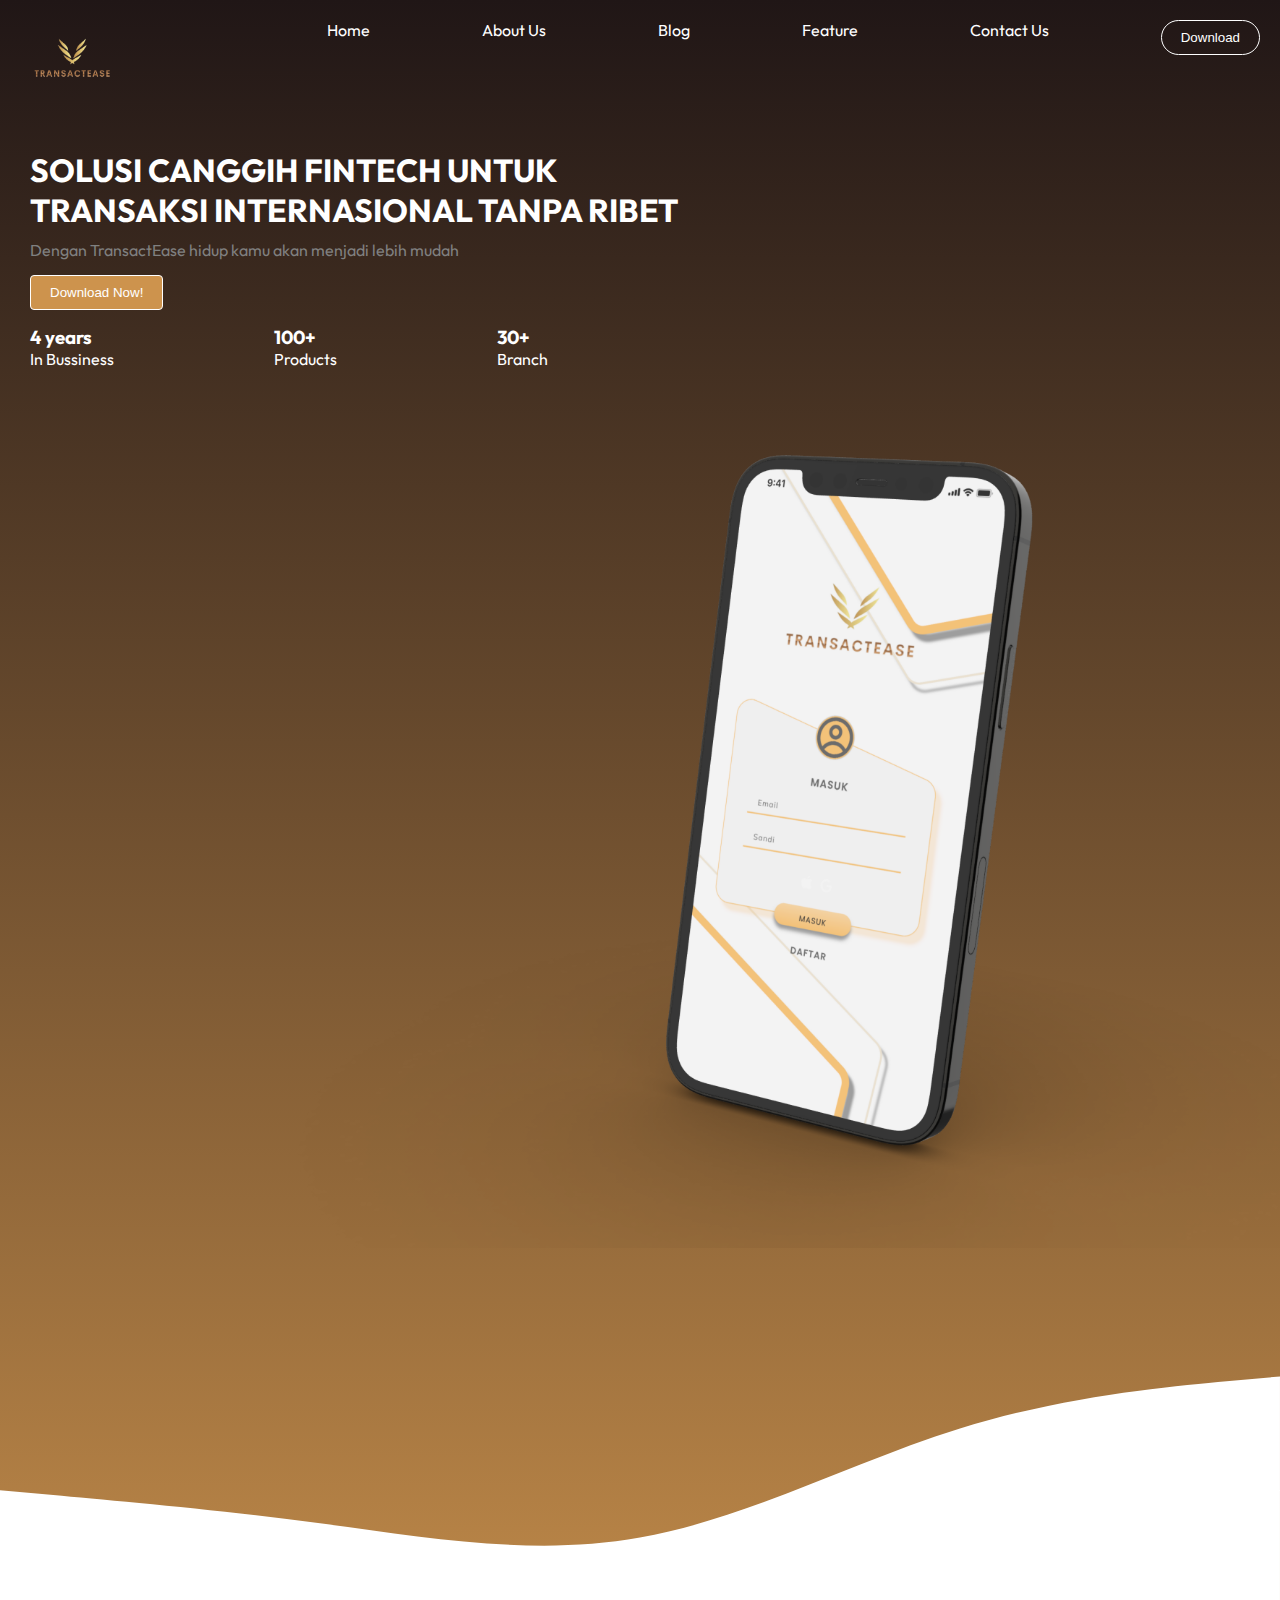
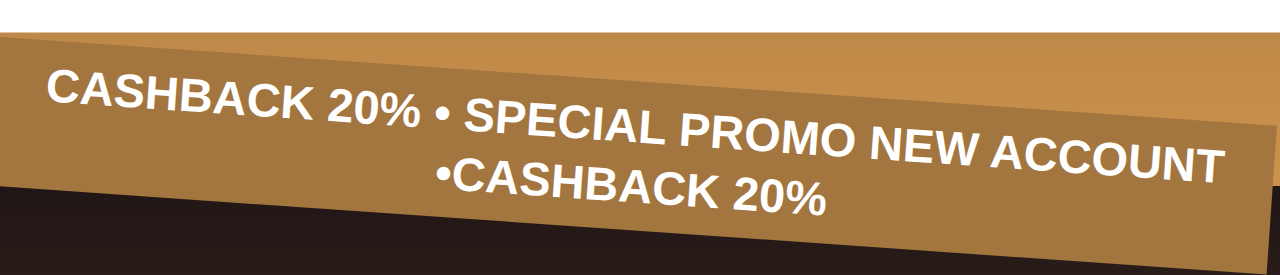
==== index.html @ 0db84860 "membuat awalnya blm selesai" ====
<!DOCTYPE html>
<html lang="en">
<head>
    <meta charset="UTF-8">
    <meta name="viewport" content="width=device-width, initial-scale=1.0">
    <title>TransactEase</title>
    <!--Box Icons-->
    <link rel="stylesheet" href="https://cdn.jsdelivr.net/npm/boxicons@latest/css/boxicons.min.css">
    <!-- link CSS -->
    <link rel="stylesheet" href ="style.css" />
</head>
<body>
    <!-- Header -->
            <div class="navbar">
                <div class="bx bx-menu" id="menu-icon"></div>
                <div class="logo">
                    <img src="img/logo1.png" alt="TransactEase" />
                </div>
                <nav>
                    <ul>
                        <li><a href="#home">Home</a></li>
                        <li><a href="#about">About Us</a></li>
                        <li><a href="#blog">Blog</a></li>  
                        <li><a href="#feature">Feature</a></li>
                        <li><a href="#contact">Contact Us</a></li>
                        <button class="basic-button">Download</button>
                    </ul> 
                </nav>

            </div>
                <div class="headline">
                    <h1>
                    Solusi Canggih Fintech untuk <br>
                    Transaksi Internasional  Tanpa Ribet
                    </h1>
                </div>
                <div class="headline2">
                    <p>Dengan TransactEase hidup kamu akan menjadi lebih mudah</p>
                    <button class="btn2">Download Now!</button>
                </div>
               

            <div class="head2">
                <div>
                    <h3>4 years</h3>
                    <a>In Bussiness</a>
                </div>
                <div>
                    <h3>100+</h3>
                    <a>Products</a>
                </div>
                
                <div>
                    <h3>30+</h3>
                    <a>Branch</a>
                </div> 
            </div>
             <div class="apk">
                <img src="img/apk.png" alt="apk" />
            </div>
           
            <svg xmlns="http://www.w3.org/2000/svg" viewBox="0 0 1440 320"><path fill="#ffffff" fill-opacity="1" d="M0,160L60,165.3C120,171,240,181,360,197.3C480,213,600,235,720,213.3C840,192,960,128,1080,90.7C1200,53,1320,43,1380,37.3L1440,32L1440,320L1380,320C1320,320,1200,320,1080,320C960,320,840,320,720,320C600,320,480,320,360,320C240,320,120,320,60,320L0,320Z"></path></svg>

            <div class="promo">
               <p> CASHBACK 20% • Special Promo new ACCOUNT •CASHBACK 20% </p>
            </div>
            
           
           
           
          
            













      
    
</body>
</html>
---- style.css ----
/* Google Fonts */
@import url('https://fonts.googleapis.com/css2?family=Poppins:wght@100;200;300;400;500;600;700;800&display=swap');
@import url('https://fonts.googleapis.com/css2?family=Outfit:wght@200;300;400;500;600;700;800&family=Roboto:wght@100;300;400&display=swap');

:root {
    
}

* {
    margin: 0;
    padding: 0;
    box-sizing: border-box;
    scroll-behavior: smooth;
  }

  body {
    font-family: "Outfit", sans-serif;
    background: linear-gradient(#201616 0%, #CD934D 100%);
  }
 
section {
    padding: 50px 10%;
}
  .main-container {
    width: 1200px;
    margin: 0 auto;
  }

  /* --- Logo and Navigation Menu --- */
 .navbar {
    display: flex;
    justify-content: space-between;
    height: 50px;
    position: relative;
    padding: 20px;
  }
  
  nav ul {
    list-style: none;
    display: flex;
    gap: 7rem;
    float: left;
 
  }

  .basic-button  {
    border-radius: 89px;
    border-style: solid;
    border-color: #ffffff;
    border-width: 1px;
    padding: 9px 19px 9px 19px;
    display: flex;
    flex-direction: row;
    gap: 9px;
    align-items: center;
    justify-content: flex-start;
    position: relative;
    background-color: transparent;
    color:white;
  }
  .basic-button:hover {
    color: #FFCE8B;
  }

   /* Logo */
 .logo img {
    width: 90%;
    height: 70px;
    display: flex;
 }

   /* Navigation Menu */
 nav ul li a {
    display: flex;
    align-items: center;
    color: white;
    text-decoration: none;
  }

  nav ul li a:hover {
    color: #FFCE8B;
  }

  #menu-icon {
    font-size: 2rem;
    cursor: pointer;
    display: none;
  }
.headline {
       text-transform: uppercase;
       margin-top: 100px;
       color: white;
       padding-left: 30px;
       margin-bottom: 10px;
}

.headline2 {
    padding-left: 30px;
    margin-bottom: 15px;
}
.headline2 p{
    margin-bottom: 15px;
    color: grey;
}
.btn2{
    background: #cd934d;
    border-radius: 4px;
    border-style: solid;
    border-color: #ffffff;
    border-width: 1px;
    padding: 9px 19px 9px 19px;
    display: flex;
    flex-direction: row;
    gap: 9px;
    align-items: center;
    justify-content: flex-start;
    position: relative;
    color:white;
}
.head2 {
    display: flex;
    color: white;
    flex-wrap: wrap;
    gap:10rem;
    padding-left: 30px;
}
.apk img {
    width: 100%;
    height: auto;
    display: flex;
    align-self: flex-end;
    margin-bottom: 100px;
}

.promo {
  background: #a3753f;
  padding: 15px 0px 15px 0px;
  display: flex;
  flex-direction: row;
  gap: 28px;
  align-items: center;
  justify-content: center;
  position: relative;
  transform-origin: 0 0;
  transform: rotate(3.979deg) scale(1, 1);
}
.promo p {
    color: #ffffff;
    text-align: center;
    font-family: "Poppins-SemiBold", sans-serif;
    font-size: 47px;
    line-height: 127.5%;
    font-weight: 600;
    text-transform: uppercase;
    position: relative;
}






.footer-container {
    display: flex;
    background-color: #3C2A1F;
    justify-content: space-around;
    color: #ffffff;
    height: 200px;
    flex-wrap: wrap;
    gap:5rem;
   
}

.social a {
    font-size: 27px;
    margin: 0.5rem;
    align-items: center;
  }
  .social a .bx {
    padding: 5px;
    color: #fff;
    background: #ffff;
    border-radius: 50%;
    align-items: center;
  }
  .social a .bx:hover {
    background: #CD934D ;
  }
  .links {
    margin: 1rem 0 1rem;
    align-items: center;
  }
  .links a {
    font-size: 1rem;
    font-weight: 500;
    padding: 1rem;
    text-align: center;
  }
  .links a:hover {
    color:#da8080;
  }
  
   /* Responsive Breakpoint */
  
    /* Ukuran Tablet */
  
    @media screen and (max-width: 768px) {
      nav ul {
        width: 50%;
      }
   }
  
    /* Ukuran Mobile */
    @media screen and (max-width: 576px) {
      nav ul {
       display: none;
      }
   }
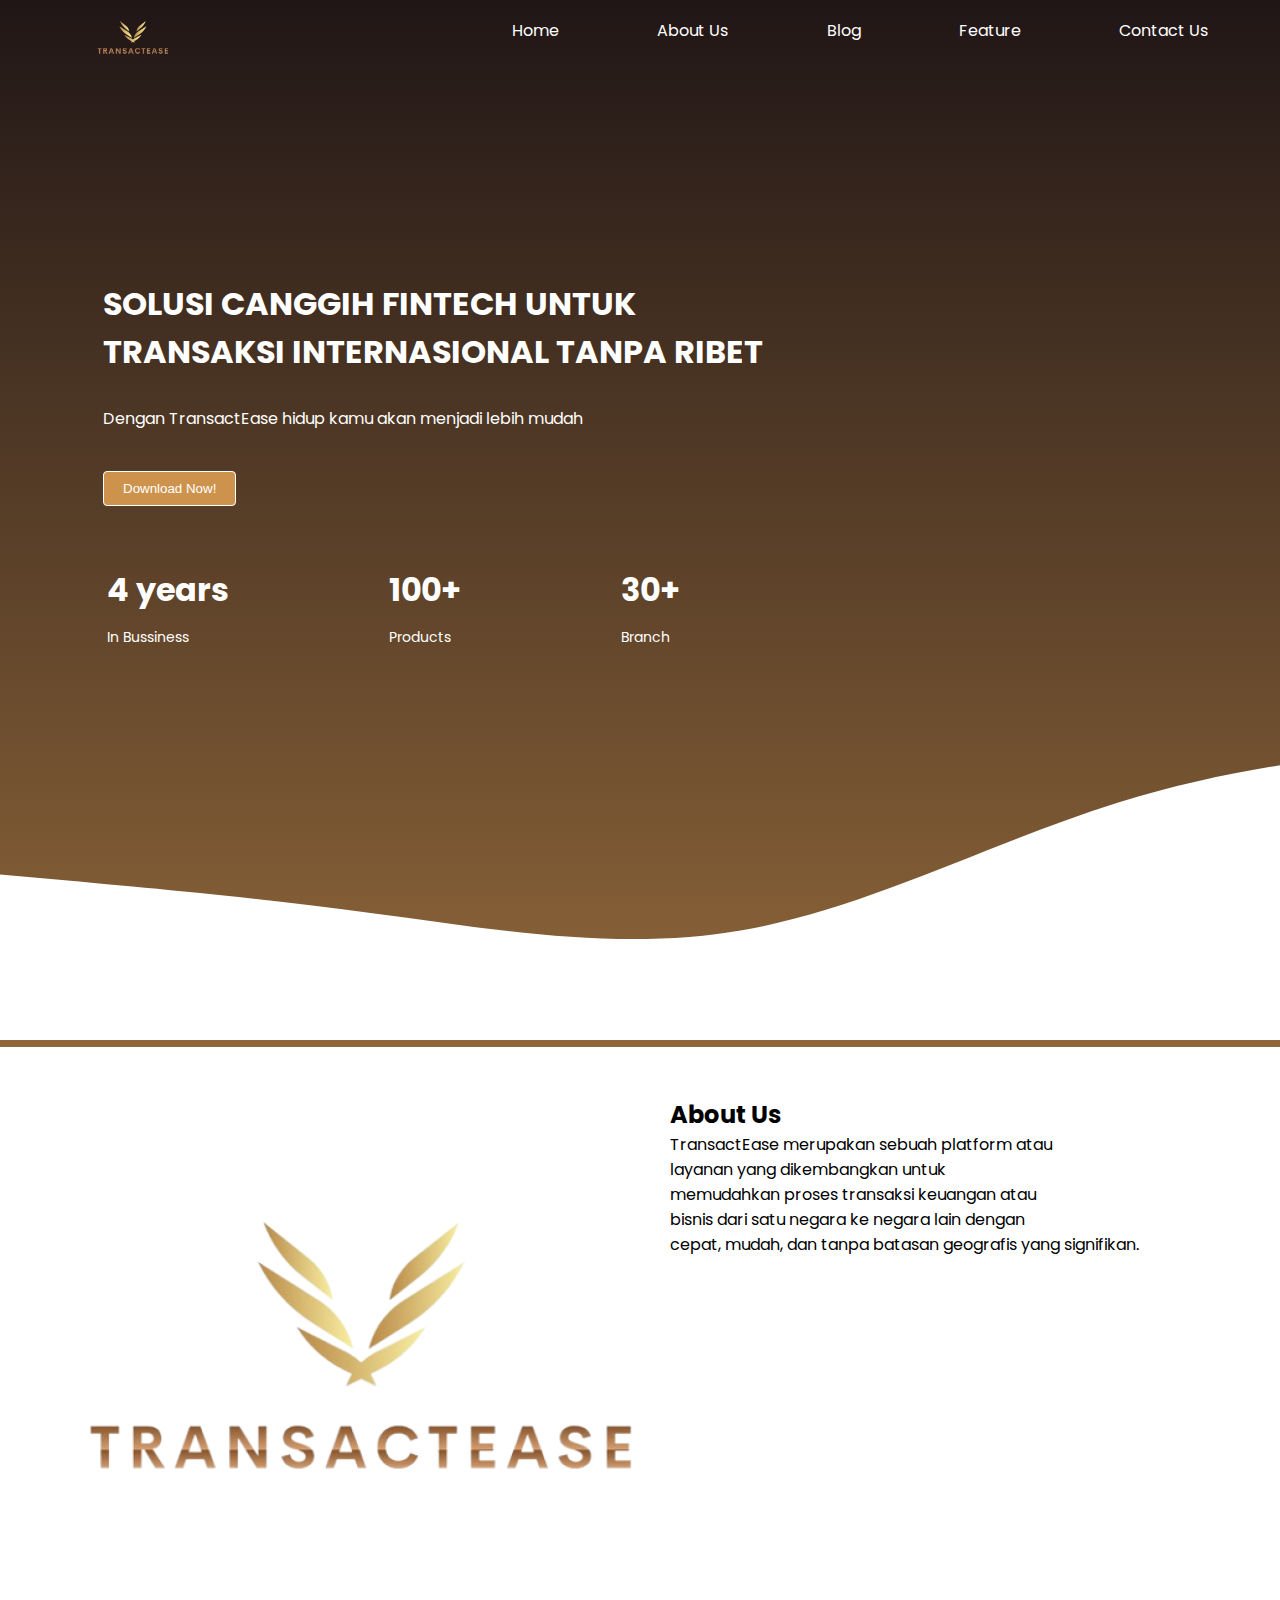
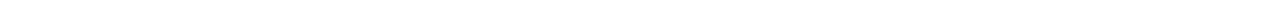
==== commit 3e2d254d: "membuat navbar belum masukin gambar masih berantakan" ====
--- a/index.html
+++ b/index.html
@@ -4,41 +4,50 @@
     <meta charset="UTF-8">
     <meta name="viewport" content="width=device-width, initial-scale=1.0">
     <title>TransactEase</title>
-    <!--Box Icons-->
-    <link rel="stylesheet" href="https://cdn.jsdelivr.net/npm/boxicons@latest/css/boxicons.min.css">
-    <!-- link CSS -->
-    <link rel="stylesheet" href ="style.css" />
+
+     <!--Box Icons-->
+     <link rel="stylesheet" href="https://cdn.jsdelivr.net/npm/boxicons@latest/css/boxicons.min.css">
+     <!-- link CSS -->
+     <link rel="stylesheet" href ="style.css" />
+
 </head>
 <body>
-    <!-- Header -->
-            <div class="navbar">
-                <div class="bx bx-menu" id="menu-icon"></div>
-                <div class="logo">
-                    <img src="img/logo1.png" alt="TransactEase" />
-                </div>
-                <nav>
-                    <ul>
-                        <li><a href="#home">Home</a></li>
-                        <li><a href="#about">About Us</a></li>
-                        <li><a href="#blog">Blog</a></li>  
-                        <li><a href="#feature">Feature</a></li>
-                        <li><a href="#contact">Contact Us</a></li>
-                        <button class="basic-button">Download</button>
-                    </ul> 
-                </nav>
+     <!-- Navigation Bar-->
+     <nav>
 
-            </div>
-                <div class="headline">
-                    <h1>
-                    Solusi Canggih Fintech untuk <br>
-                    Transaksi Internasional  Tanpa Ribet
-                    </h1>
-                </div>
-                <div class="headline2">
-                    <p>Dengan TransactEase hidup kamu akan menjadi lebih mudah</p>
-                    <button class="btn2">Download Now!</button>
-                </div>
-               
+        <div class="logo">
+            <img src="img/logo1.png" alt="TransactEase" />
+        </div>
+
+       
+        <div class="bx bx-menu" id="menu-icon"></div>
+
+        <ul>
+            <li><a href="#home">Home</a></li>
+            <li><a href="#about">About Us</a></li>
+            <li><a href="#blog">Blog</a></li>  
+            <li><a href="#feature">Feature</a></li>
+            <li><a href="#contact">Contact Us </a></li>
+            <button class="basic-button">Download</button>
+        </ul> 
+
+     </nav>
+
+     
+
+
+
+    <!-- Home -->
+    <section class="home" id="home" >
+        <div class="headline">
+            <h1>
+            Solusi Canggih Fintech untuk <br>
+            Transaksi Internasional  Tanpa Ribet
+            </h1>
+    
+            <p>Dengan TransactEase hidup kamu akan menjadi lebih mudah</p>
+    
+            <button class="btn2">Download Now!</button>
 
             <div class="head2">
                 <div>
@@ -53,37 +62,29 @@
                 <div>
                     <h3>30+</h3>
                     <a>Branch</a>
-                </div> 
+                </div>
             </div>
-             <div class="apk">
-                <img src="img/apk.png" alt="apk" />
-            </div>
-           
-            <svg xmlns="http://www.w3.org/2000/svg" viewBox="0 0 1440 320"><path fill="#ffffff" fill-opacity="1" d="M0,160L60,165.3C120,171,240,181,360,197.3C480,213,600,235,720,213.3C840,192,960,128,1080,90.7C1200,53,1320,43,1380,37.3L1440,32L1440,320L1380,320C1320,320,1200,320,1080,320C960,320,840,320,720,320C600,320,480,320,360,320C240,320,120,320,60,320L0,320Z"></path></svg>
+         </div>
 
-            <div class="promo">
-               <p> CASHBACK 20% • Special Promo new ACCOUNT •CASHBACK 20% </p>
-            </div>
-            
-           
-           
-           
-          
-            
+    </section>
+
+    <svg xmlns="http://www.w3.org/2000/svg" viewBox="0 0 1440 320"><path fill="#ffffff" fill-opacity="1" d="M0,160L60,165.3C120,171,240,181,360,197.3C480,213,600,235,720,213.3C840,192,960,128,1080,90.7C1200,53,1320,43,1380,37.3L1440,32L1440,320L1380,320C1320,320,1200,320,1080,320C960,320,840,320,720,320C600,320,480,320,360,320C240,320,120,320,60,320L0,320Z"></path></svg>
+
+    <!--About Us-->
+
+    <section class="about-us" id="about">
+       <div class="about-container">
+            <img src="img/logo2.png" />
+            <div class="text-about">
+                 <h2>About Us</h2>
+                  <p>TransactEase merupakan sebuah platform atau <br>layanan yang dikembangkan untuk<br> memudahkan proses transaksi keuangan atau<br> bisnis dari satu negara ke negara lain dengan<br> cepat, mudah, dan tanpa batasan geografis yang signifikan.</p>
+            </div>  
+       </div>
+       
+    </section>
+
+   
 
 
-
-
-
-
-
-
-
-
-
-
-
-      
-    
 </body>
 </html>--- a/style.css
+++ b/style.css
@@ -2,217 +2,177 @@
 @import url('https://fonts.googleapis.com/css2?family=Poppins:wght@100;200;300;400;500;600;700;800&display=swap');
 @import url('https://fonts.googleapis.com/css2?family=Outfit:wght@200;300;400;500;600;700;800&family=Roboto:wght@100;300;400&display=swap');
 
-:root {
-    
+* {
+  margin: 0;
+  padding: 0;
+  scroll-behavior: smooth;
+  box-sizing: border-box;
+  scroll-padding-top: 0;
+  list-style: none;
+  text-decoration: none;
+  font-family: "Poppins" sans-serif;
 }
 
-* {
-    margin: 0;
-    padding: 0;
-    box-sizing: border-box;
-    scroll-behavior: smooth;
-  }
-
-  body {
-    font-family: "Outfit", sans-serif;
-    background: linear-gradient(#201616 0%, #CD934D 100%);
-  }
- 
-section {
-    padding: 50px 10%;
-}
-  .main-container {
-    width: 1200px;
-    margin: 0 auto;
-  }
-
-  /* --- Logo and Navigation Menu --- */
- .navbar {
-    display: flex;
-    justify-content: space-between;
-    height: 50px;
-    position: relative;
-    padding: 20px;
-  }
-  
-  nav ul {
-    list-style: none;
-    display: flex;
-    gap: 7rem;
-    float: left;
- 
-  }
-
-  .basic-button  {
-    border-radius: 89px;
-    border-style: solid;
-    border-color: #ffffff;
-    border-width: 1px;
-    padding: 9px 19px 9px 19px;
-    display: flex;
-    flex-direction: row;
-    gap: 9px;
-    align-items: center;
-    justify-content: flex-start;
-    position: relative;
-    background-color: transparent;
-    color:white;
-  }
-  .basic-button:hover {
-    color: #FFCE8B;
-  }
-
-   /* Logo */
- .logo img {
-    width: 90%;
-    height: 70px;
-    display: flex;
- }
-
-   /* Navigation Menu */
- nav ul li a {
-    display: flex;
-    align-items: center;
-    color: white;
-    text-decoration: none;
-  }
-
-  nav ul li a:hover {
-    color: #FFCE8B;
-  }
-
-  #menu-icon {
-    font-size: 2rem;
-    cursor: pointer;
-    display: none;
-  }
-.headline {
-       text-transform: uppercase;
-       margin-top: 100px;
-       color: white;
-       padding-left: 30px;
-       margin-bottom: 10px;
+:root {
+  --bg-color : #ffff;
+  --main-color : #CD934D;
+  --text-color : #ffff;
 }
 
-.headline2 {
-    padding-left: 30px;
-    margin-bottom: 15px;
-}
-.headline2 p{
-    margin-bottom: 15px;
-    color: grey;
-}
-.btn2{
-    background: #cd934d;
-    border-radius: 4px;
-    border-style: solid;
-    border-color: #ffffff;
-    border-width: 1px;
-    padding: 9px 19px 9px 19px;
-    display: flex;
-    flex-direction: row;
-    gap: 9px;
-    align-items: center;
-    justify-content: flex-start;
-    position: relative;
-    color:white;
-}
-.head2 {
-    display: flex;
-    color: white;
-    flex-wrap: wrap;
-    gap:10rem;
-    padding-left: 30px;
-}
-.apk img {
-    width: 100%;
-    height: auto;
-    display: flex;
-    align-self: flex-end;
-    margin-bottom: 100px;
+body {
+  font-family: "poppins", sans-serif;
+  width: 1490px;
+  margin: 0 auto;
+  background: linear-gradient(#201616 0%, #CD934D 100%);
 }
 
-.promo {
-  background: #a3753f;
-  padding: 15px 0px 15px 0px;
-  display: flex;
-  flex-direction: row;
-  gap: 28px;
-  align-items: center;
-  justify-content: center;
-  position: relative;
-  transform-origin: 0 0;
-  transform: rotate(3.979deg) scale(1, 1);
-}
-.promo p {
-    color: #ffffff;
-    text-align: center;
-    font-family: "Poppins-SemiBold", sans-serif;
-    font-size: 47px;
-    line-height: 127.5%;
-    font-weight: 600;
-    text-transform: uppercase;
-    position: relative;
+section {
+  padding: 50px 20%;
 }
 
 
 
+.logo img {
+  width: 100px;
+  height: auto;
+  display: flex;
+}
+
+#menu-icon {
+  font-size: 2rem;
+  cursor: pointer;
+  display: none;
+}
+
+nav {
+  display: flex;    
+  justify-content: space-around;
+ /* padding: 40px 0;*/
+  color: #ffffff;
+  height: 70px;
+  align-items: center;
+  gap: 10rem;
+
+}
+nav ul {
+  display: flex;
+  list-style: none;
+  width: 60%;
+  justify-content: space-between;
+  font-size: medium;
+  
+}
+
+nav ul li a{
+  color: #ffffff;
+  margin-right: 30px;
+  text-decoration: none;
+}
+
+nav ul li a:hover {
+  color: #FFCE8B;
+}
+
+.basic-button {
+  border-radius: 89px;
+  border-style: solid;
+  border-color: #ffffff;
+  border-width: 1px;
+  padding: 9px 19px 9px 19px;
+  display: flex;
+  flex-direction: row;
+  align-items: center;
+  justify-content: flex-start;
+  position: relative;
+  background-color: transparent;
+  color:white;
+}
+
+.basic-button:hover {
+  color: #FFCE8B;
+}
+
+.home {
+  padding-left: 18px;
+  display: flex;
+  //grid-template-columns: repeat(2, 2fr);
+  align-items: center;
+}
+
+.apk img {
+  width: 100%;
+  
+}
 
 
-
-.footer-container {
-    display: flex;
-    background-color: #3C2A1F;
-    justify-content: space-around;
-    color: #ffffff;
-    height: 200px;
-    flex-wrap: wrap;
-    gap:5rem;
-   
+ .headline {
+  margin-top: 60px;
+  padding-left: 85px;
+  margin-bottom: 10px;
 }
 
-.social a {
-    font-size: 27px;
-    margin: 0.5rem;
-    align-items: center;
-  }
-  .social a .bx {
-    padding: 5px;
-    color: #fff;
-    background: #ffff;
-    border-radius: 50%;
-    align-items: center;
-  }
-  .social a .bx:hover {
-    background: #CD934D ;
-  }
-  .links {
-    margin: 1rem 0 1rem;
-    align-items: center;
-  }
-  .links a {
-    font-size: 1rem;
-    font-weight: 500;
-    padding: 1rem;
-    text-align: center;
-  }
-  .links a:hover {
-    color:#da8080;
-  }
-  
-   /* Responsive Breakpoint */
-  
-    /* Ukuran Tablet */
-  
-    @media screen and (max-width: 768px) {
-      nav ul {
-        width: 50%;
-      }
-   }
-  
-    /* Ukuran Mobile */
-    @media screen and (max-width: 576px) {
-      nav ul {
-       display: none;
-      }
-   }+.headline h1 {
+  text-transform: uppercase;
+  margin-top: 100px;
+  color: white;
+  margin-bottom: 30px;
+}
+
+.headline p {
+  color: #FFFFFF;
+  margin-bottom: 40px;
+ 
+}
+
+.btn2 {
+  background: #cd934d;
+  border-radius: 4px;
+  border-style: solid;
+  border-color: #ffffff;
+  border-width: 1px;
+  padding: 9px 19px 9px 19px;
+  display: flex;
+  flex-direction: row;
+  gap: 9px;
+  align-items: center;
+  justify-content: flex-start;
+  position: relative;
+  color:white;
+  margin-bottom: 60px;
+}
+
+.btn2:hover {
+  color: #FFCE8B;
+}
+
+.head2 {
+  display: flex;
+  color: white;
+  flex-wrap: wrap;
+  gap:10rem;
+  padding-left: 4px;
+}
+
+.head2 h3 {
+  margin-bottom: 10px;
+  font-size: 2rem;
+}
+
+.head2 a {
+  font-size: 14px;
+}
+
+
+.about-us{
+  display: flex;
+  padding-left: 70px;
+  background:white;
+}
+
+.about-container img {
+  width: 600px;
+}
+
+.text-about {
+  float:right;
+}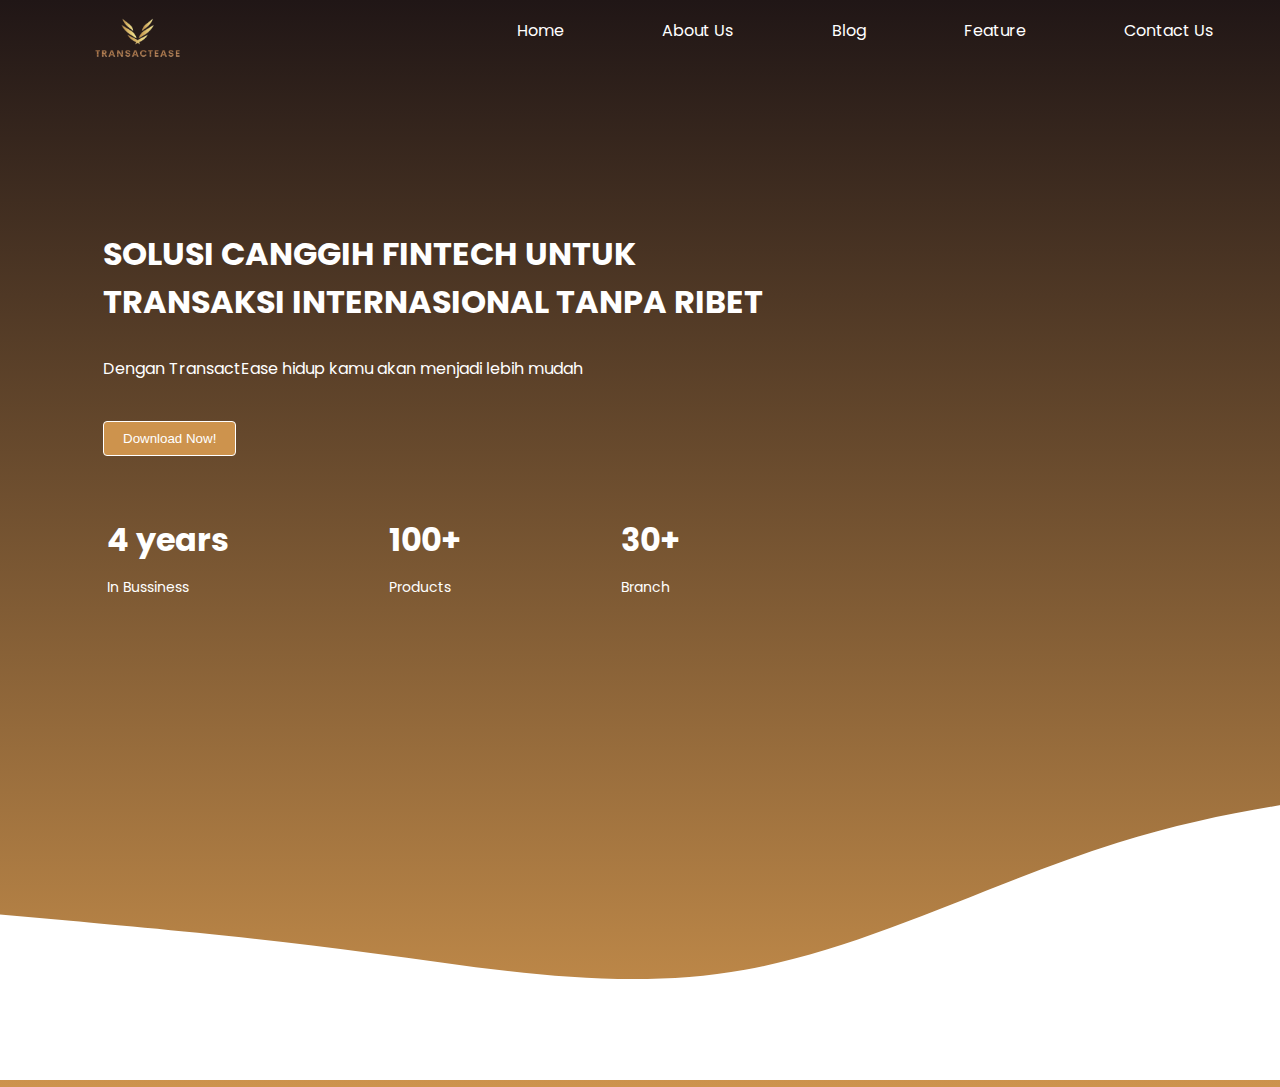
==== commit 86001e7d: "masih belum selesai" ====
--- a/index.html
+++ b/index.html
@@ -14,12 +14,10 @@
 <body>
      <!-- Navigation Bar-->
      <nav>
-
         <div class="logo">
             <img src="img/logo1.png" alt="TransactEase" />
         </div>
 
-       
         <div class="bx bx-menu" id="menu-icon"></div>
 
         <ul>
@@ -30,14 +28,10 @@
             <li><a href="#contact">Contact Us </a></li>
             <button class="basic-button">Download</button>
         </ul> 
-
      </nav>
 
-     
+<!-- Home -->
 
-
-
-    <!-- Home -->
     <section class="home" id="home" >
         <div class="headline">
             <h1>
@@ -65,26 +59,21 @@
                 </div>
             </div>
          </div>
-
     </section>
 
+    
     <svg xmlns="http://www.w3.org/2000/svg" viewBox="0 0 1440 320"><path fill="#ffffff" fill-opacity="1" d="M0,160L60,165.3C120,171,240,181,360,197.3C480,213,600,235,720,213.3C840,192,960,128,1080,90.7C1200,53,1320,43,1380,37.3L1440,32L1440,320L1380,320C1320,320,1200,320,1080,320C960,320,840,320,720,320C600,320,480,320,360,320C240,320,120,320,60,320L0,320Z"></path></svg>
 
-    <!--About Us-->
 
-    <section class="about-us" id="about">
-       <div class="about-container">
-            <img src="img/logo2.png" />
-            <div class="text-about">
-                 <h2>About Us</h2>
-                  <p>TransactEase merupakan sebuah platform atau <br>layanan yang dikembangkan untuk<br> memudahkan proses transaksi keuangan atau<br> bisnis dari satu negara ke negara lain dengan<br> cepat, mudah, dan tanpa batasan geografis yang signifikan.</p>
-            </div>  
-       </div>
-       
-    </section>
+
+    
 
    
+    
+   
 
+     
 
+    
 </body>
 </html>--- a/style.css
+++ b/style.css
@@ -30,10 +30,8 @@
   padding: 50px 20%;
 }
 
-
-
 .logo img {
-  width: 100px;
+  width: 120px;
   height: auto;
   display: flex;
 }
@@ -43,6 +41,20 @@
   cursor: pointer;
   display: none;
 }
+
+.vector * {
+  box-sizing: border-box;
+}
+
+/*.vector1 {
+  width: 1090px;
+  height: auto;
+  position: relative;
+  transform: translate(547.72px, 148.94px); 
+  overflow: visible;
+  transform: rotate(1deg);
+  float: right;
+} */
 
 nav {
   display: flex;    
@@ -95,18 +107,13 @@
 .home {
   padding-left: 18px;
   display: flex;
-  //grid-template-columns: repeat(2, 2fr);
+  //grid-template-columns: repeat(2, 2fr);style.css
   align-items: center;
+  margin-bottom: 90px;
 }
 
-.apk img {
-  width: 100%;
-  
-}
-
-
- .headline {
-  margin-top: 60px;
+.headline {
+  margin-top: 10px;
   padding-left: 85px;
   margin-bottom: 10px;
 }
@@ -162,17 +169,12 @@
   font-size: 14px;
 }
 
-
-.about-us{
-  display: flex;
-  padding-left: 70px;
-  background:white;
+/*.vector2 {
+  height: 1273.95px;
+  width: 1698.60px;
+  position: relative;
+  transform: translate(747.72px, 148.94px);
+  overflow: visible;
+  transform: rotate(9.96deg)
 }
 
-.about-container img {
-  width: 600px;
-}
-
-.text-about {
-  float:right;
-}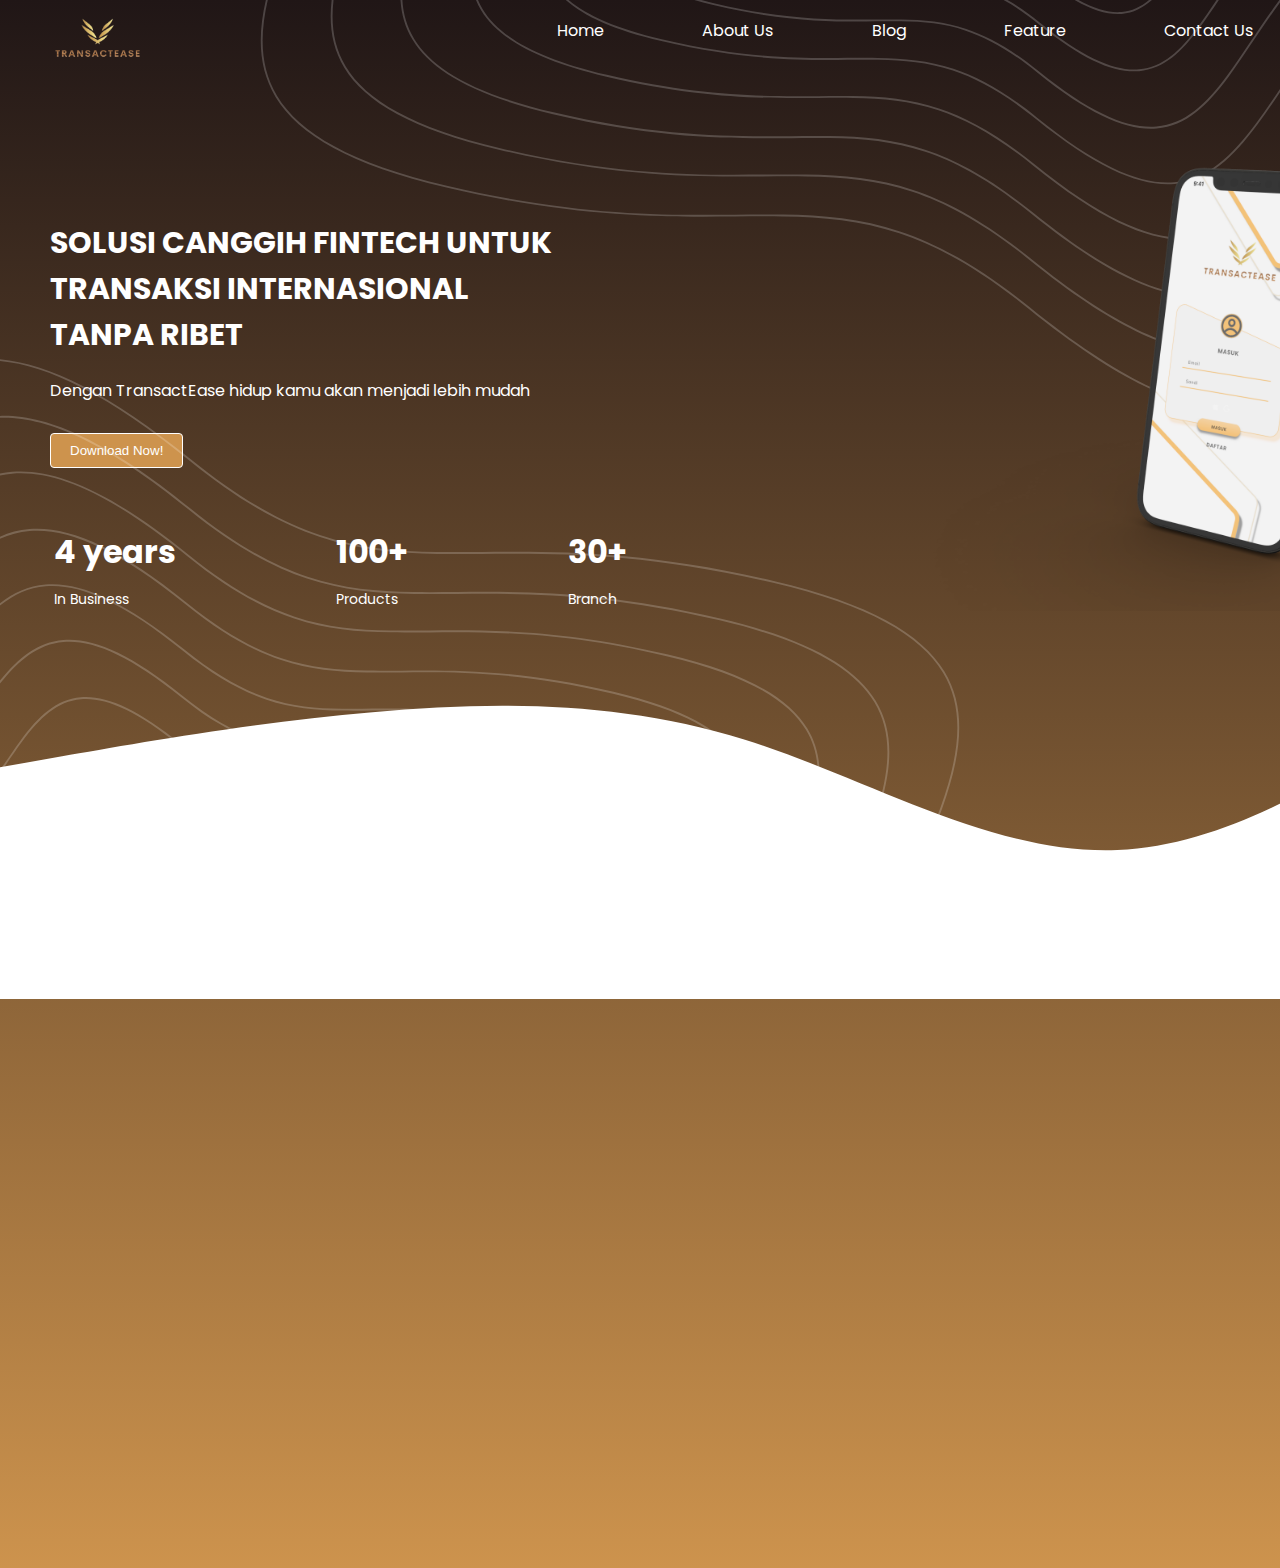
==== commit 1c876822: "membuat home awal hampir jadi" ====
--- a/index.html
+++ b/index.html
@@ -12,57 +12,92 @@
 
 </head>
 <body>
-     <!-- Navigation Bar-->
-     <nav>
-        <div class="logo">
+
+    <!-- Navigation Bar-->
+    <div class="navbar-container">
+        <nav>
+          <div class="logo">
             <img src="img/logo1.png" alt="TransactEase" />
-        </div>
-
-        <div class="bx bx-menu" id="menu-icon"></div>
-
-        <ul>
+          </div>
+          <div class="bx bx-menu" id="menu-icon"></div>
+          <ul>
             <li><a href="#home">Home</a></li>
             <li><a href="#about">About Us</a></li>
             <li><a href="#blog">Blog</a></li>  
             <li><a href="#feature">Feature</a></li>
             <li><a href="#contact">Contact Us </a></li>
             <button class="basic-button">Download</button>
-        </ul> 
-     </nav>
+          </ul>
+        </nav>
+        <div class="vector-container">
+          <img class="vector1" src="img/Vector.svg" />
+        </div>
+      </div>
+      
 
-<!-- Home -->
 
-    <section class="home" id="home" >
+       <!-- Home -->
+       <section class="home" id="home">
+                       
         <div class="headline">
+          <div class="headline-content">
+
             <h1>
-            Solusi Canggih Fintech untuk <br>
-            Transaksi Internasional  Tanpa Ribet
+              Solusi Canggih Fintech untuk <br>
+              Transaksi Internasional<br> Tanpa Ribet
             </h1>
-    
+
             <p>Dengan TransactEase hidup kamu akan menjadi lebih mudah</p>
-    
             <button class="btn2">Download Now!</button>
+            <div class="head2">
 
-            <div class="head2">
-                <div>
-                    <h3>4 years</h3>
-                    <a>In Bussiness</a>
-                </div>
-                <div>
-                    <h3>100+</h3>
-                    <a>Products</a>
-                </div>
-                
-                <div>
-                    <h3>30+</h3>
-                    <a>Branch</a>
-                </div>
+              <div>
+                <h3>4 years</h3>
+                <a>In Business</a>
+              </div>
+
+              <div>
+                <h3>100+</h3>
+                <a>Products</a>
+              </div>
+
+              <div>
+                <h3>30+</h3>
+                <a>Branch</a>
+              </div>
+
+              <div class="vector-container2">
+                <img class="vector2" src="img/Vector.svg" />
+              </div>
+
             </div>
-         </div>
-    </section>
+          </div>
+        </div>
+        <div class="apk">
+          <img src="img/apk.png" />
+        </div>
+      </section>
+
+      <div class="wave">
+        <!--wave header svg-->
+        <svg xmlns="http://www.w3.org/2000/svg" viewBox="0 0 1440 320"><path fill="#ffffff" fill-opacity="1" d="M0,96L60,85.3C120,75,240,53,360,42.7C480,32,600,32,720,69.3C840,107,960,181,1080,176C1200,171,1320,85,1380,42.7L1440,0L1440,320L1380,320C1320,320,1200,320,1080,320C960,320,840,320,720,320C600,320,480,320,360,320C240,320,120,320,60,320L0,320Z"></path></svg>
+     </div>
+      
 
     
-    <svg xmlns="http://www.w3.org/2000/svg" viewBox="0 0 1440 320"><path fill="#ffffff" fill-opacity="1" d="M0,160L60,165.3C120,171,240,181,360,197.3C480,213,600,235,720,213.3C840,192,960,128,1080,90.7C1200,53,1320,43,1380,37.3L1440,32L1440,320L1380,320C1320,320,1200,320,1080,320C960,320,840,320,720,320C600,320,480,320,360,320C240,320,120,320,60,320L0,320Z"></path></svg>
+
+
+     
+   
+
+
+   
+
+     
+
+
+    
+ 
 
 
 
--- a/style.css
+++ b/style.css
@@ -26,6 +26,19 @@
   background: linear-gradient(#201616 0%, #CD934D 100%);
 }
 
+.wave {
+  min-height: 100vh;
+  width: 100%;
+  //display: flex;
+  position: relative;
+}
+
+svg {
+  position: absolute;
+  b0ttom: 0;
+  left: 0;
+}
+
 section {
   padding: 50px 20%;
 }
@@ -46,7 +59,7 @@
   box-sizing: border-box;
 }
 
-/*.vector1 {
+/*vector1 {
   width: 1090px;
   height: auto;
   position: relative;
@@ -63,7 +76,7 @@
   color: #ffffff;
   height: 70px;
   align-items: center;
-  gap: 10rem;
+  gap: 20rem;
 
 }
 nav ul {
@@ -84,6 +97,37 @@
 nav ul li a:hover {
   color: #FFCE8B;
 }
+
+.vector-container {
+  position: relative; /* Memastikan gambar vector terkait dengan navbar */
+}
+
+.vector-container {
+  position: absolute;
+  top: -100px; /* Menurunkan vektor lebih tinggi daripada navbar */
+  right: 0;
+}
+
+.vector1 {
+  height: auto;
+  width: 1020px;
+}
+
+.vector-container2 {
+  position: absolute;
+  bottom: -200px; /* Menurunkan gambar vektor */
+  left: -60px;
+  z-index: 1;
+  transform: rotate(180deg); /* Memutar gambar vektor */
+}
+
+.vector2 {
+  height: auto;
+  width: 1020px;
+}
+
+
+
 
 .basic-button {
   border-radius: 89px;
@@ -105,29 +149,39 @@
 }
 
 .home {
-  padding-left: 18px;
-  display: flex;
-  //grid-template-columns: repeat(2, 2fr);style.css
-  align-items: center;
-  margin-bottom: 90px;
+  padding-left: 50px;
+  display: grid;
+  //gap: 20px;
+  grid-template-columns: repeat(2, 2fr);
+  padding-right: 10px;
+  position:relative;
+}
+
+.apk img {
+  width: 100%;
+  height: auto;
+  position:relative;
+  z-index: 1;
+  //grid-row: 2;
+  //padding-right: 100px;
 }
 
 .headline {
-  margin-top: 10px;
-  padding-left: 85px;
-  margin-bottom: 10px;
+  top: 10px;
+  bottom: 10px;
 }
 
 .headline h1 {
   text-transform: uppercase;
   margin-top: 100px;
   color: white;
-  margin-bottom: 30px;
+  margin-bottom: 20px;
+  font-size: 30px;
 }
 
 .headline p {
   color: #FFFFFF;
-  margin-bottom: 40px;
+  margin-bottom: 30px;
  
 }
 
@@ -169,6 +223,7 @@
   font-size: 14px;
 }
 
+
 /*.vector2 {
   height: 1273.95px;
   width: 1698.60px;
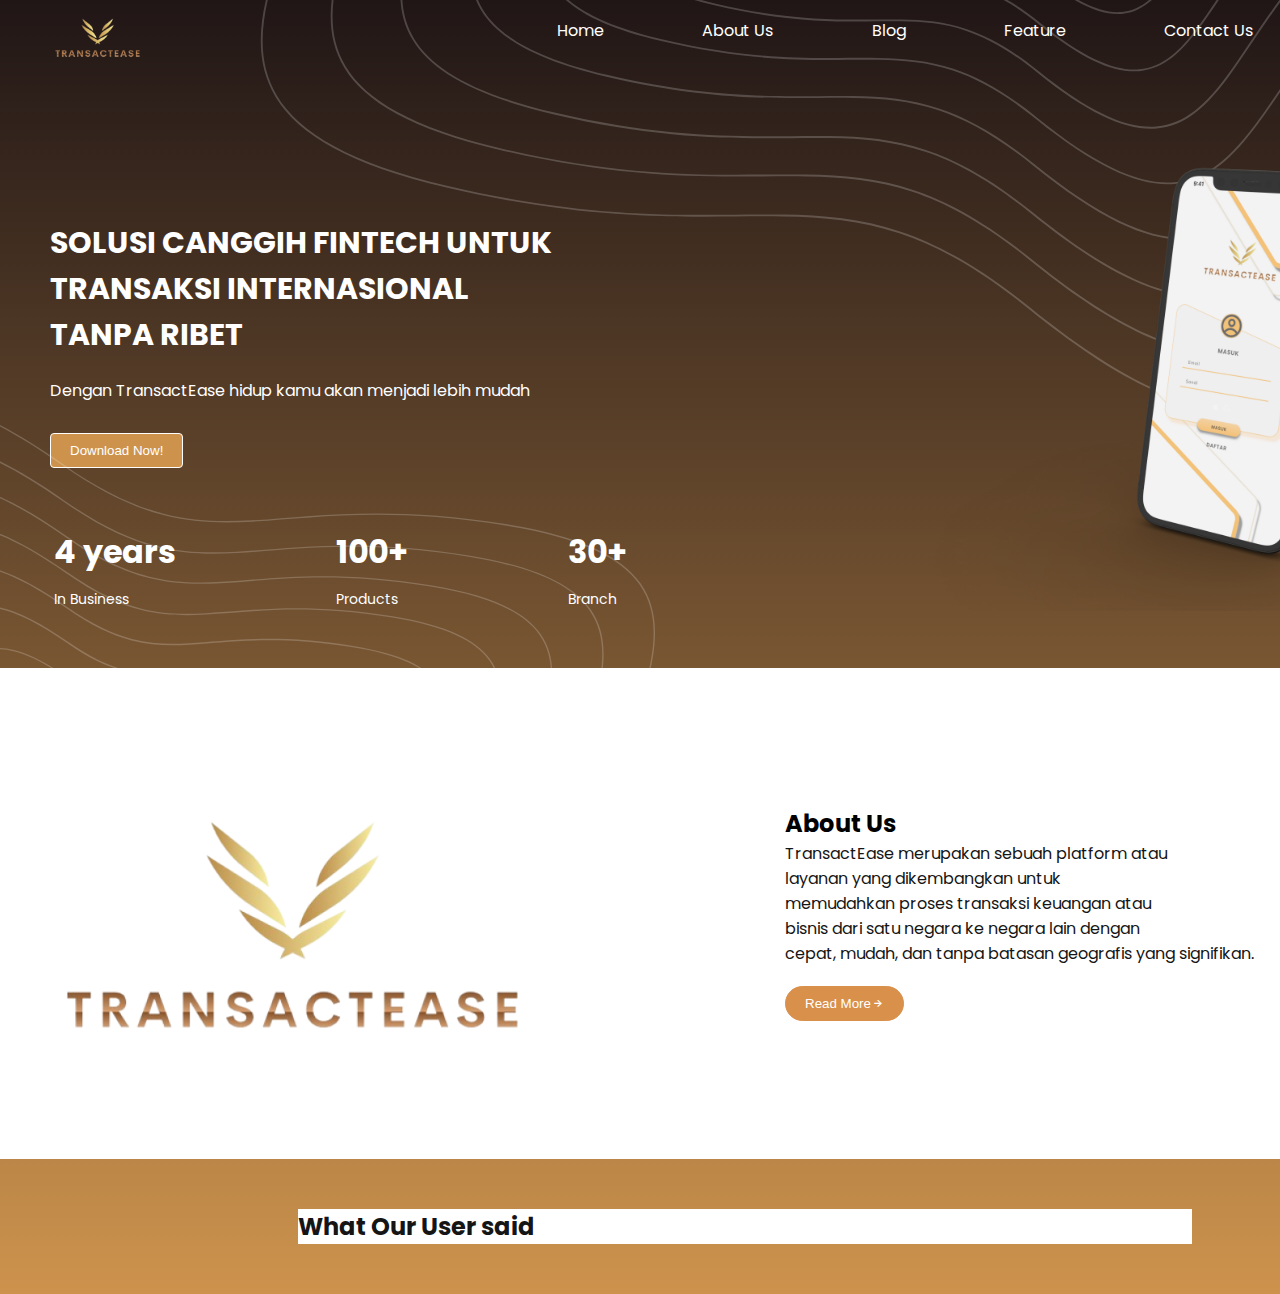
==== commit 97fe7c1d: "baru sampai about us tapi cashback blm" ====
--- a/index.html
+++ b/index.html
@@ -78,10 +78,33 @@
         </div>
       </section>
 
-      <div class="wave">
-        <!--wave header svg-->
-        <svg xmlns="http://www.w3.org/2000/svg" viewBox="0 0 1440 320"><path fill="#ffffff" fill-opacity="1" d="M0,96L60,85.3C120,75,240,53,360,42.7C480,32,600,32,720,69.3C840,107,960,181,1080,176C1200,171,1320,85,1380,42.7L1440,0L1440,320L1380,320C1320,320,1200,320,1080,320C960,320,840,320,720,320C600,320,480,320,360,320C240,320,120,320,60,320L0,320Z"></path></svg>
-     </div>
+
+     <!--About Us-->
+
+     <section class="about-us" id="about">
+        <div class="about-container">
+             <img src="img/logo2.png" />
+        </div>
+
+        <div class="text-about">
+            <h2>About Us</h2>
+             <p>TransactEase merupakan sebuah platform atau <br>layanan yang dikembangkan untuk<br> memudahkan proses transaksi keuangan atau<br> bisnis dari satu negara ke negara lain dengan<br> cepat, mudah, dan tanpa batasan geografis yang signifikan.</p>
+             <button class="read">
+                Read More 
+                <span class="bx bx-right-arrow-alt" id="panah"></span>
+              </button>
+              <!--<div class="bx bx-phone" id="phone"></div> -->
+       </div>  
+     </section> 
+
+     <!--Blog-->
+
+     <section>
+        <div class="blog-container" id="blog">
+            <h2>What Our User said</h2>
+        </div>
+       
+     </section>
       
 
     
--- a/style.css
+++ b/style.css
@@ -27,11 +27,11 @@
 }
 
 .wave {
-  min-height: 100vh;
+  //min-height: 100vh;
   width: 100%;
   //display: flex;
   position: relative;
-}
+} 
 
 svg {
   position: absolute;
@@ -58,16 +58,6 @@
 .vector * {
   box-sizing: border-box;
 }
-
-/*vector1 {
-  width: 1090px;
-  height: auto;
-  position: relative;
-  transform: translate(547.72px, 148.94px); 
-  overflow: visible;
-  transform: rotate(1deg);
-  float: right;
-} */
 
 nav {
   display: flex;    
@@ -85,11 +75,10 @@
   width: 60%;
   justify-content: space-between;
   font-size: medium;
-  
 }
 
 nav ul li a{
-  color: #ffffff;
+  color: white;
   margin-right: 30px;
   text-decoration: none;
 }
@@ -115,19 +104,16 @@
 
 .vector-container2 {
   position: absolute;
-  bottom: -200px; /* Menurunkan gambar vektor */
-  left: -60px;
+  bottom: -90px; /* Menurunkan gambar vektor */
+  left: -120px;
   z-index: 1;
-  transform: rotate(180deg); /* Memutar gambar vektor */
+  transform: rotate(176deg); /* Memutar gambar vektor */
 }
 
 .vector2 {
   height: auto;
-  width: 1020px;
-}
-
-
-
+  width: 770px;
+}
 
 .basic-button {
   border-radius: 89px;
@@ -223,13 +209,65 @@
   font-size: 14px;
 }
 
-
-/*.vector2 {
-  height: 1273.95px;
-  width: 1698.60px;
-  position: relative;
-  transform: translate(747.72px, 148.94px);
-  overflow: visible;
-  transform: rotate(9.96deg)
-}
-
+.about-us{
+  padding-left: 50px;
+  display: grid;
+  //gap: 20px;
+  grid-template-columns: repeat(2, 2fr);
+  padding-right: 10px;
+  position:relative;
+  background:white;
+}
+
+.about-container img {
+  width: 500px;
+  height: auto;
+  position:relative;
+ 
+  
+}
+
+.text-about {
+    align-self: center; /* Menyusun teks-about secara vertikal di tengah */
+    padding: 20px; /* Tambahkan padding sesuai kebutuhan */
+    position: relative; /* Mengatur posisi relatif */
+    z-index: 1; /* Pastikan teks-about berada di atas gambar */
+}
+.text-about p {
+  color: #151515;
+  margin-bottom: 20px;
+
+}
+
+.read {
+  border-radius: 89px;
+  border-style: solid;
+  border-color:  #D8904B;
+  border-width: 1px;
+  padding: 9px 19px 9px 19px;
+  display: flex;
+  flex-direction: row;
+  align-items: center;
+  justify-content: flex-start;
+  position: relative;
+  background-color: #D8904B;
+  color:white;
+}
+
+.read:hover {
+  color: white;
+}
+
+.phone {
+  position: absolute;
+  color: gray;
+}
+
+.blog-container {
+  background:white;
+  display: flex;
+}
+
+.blog-container h2 {
+  color: #151515;
+}
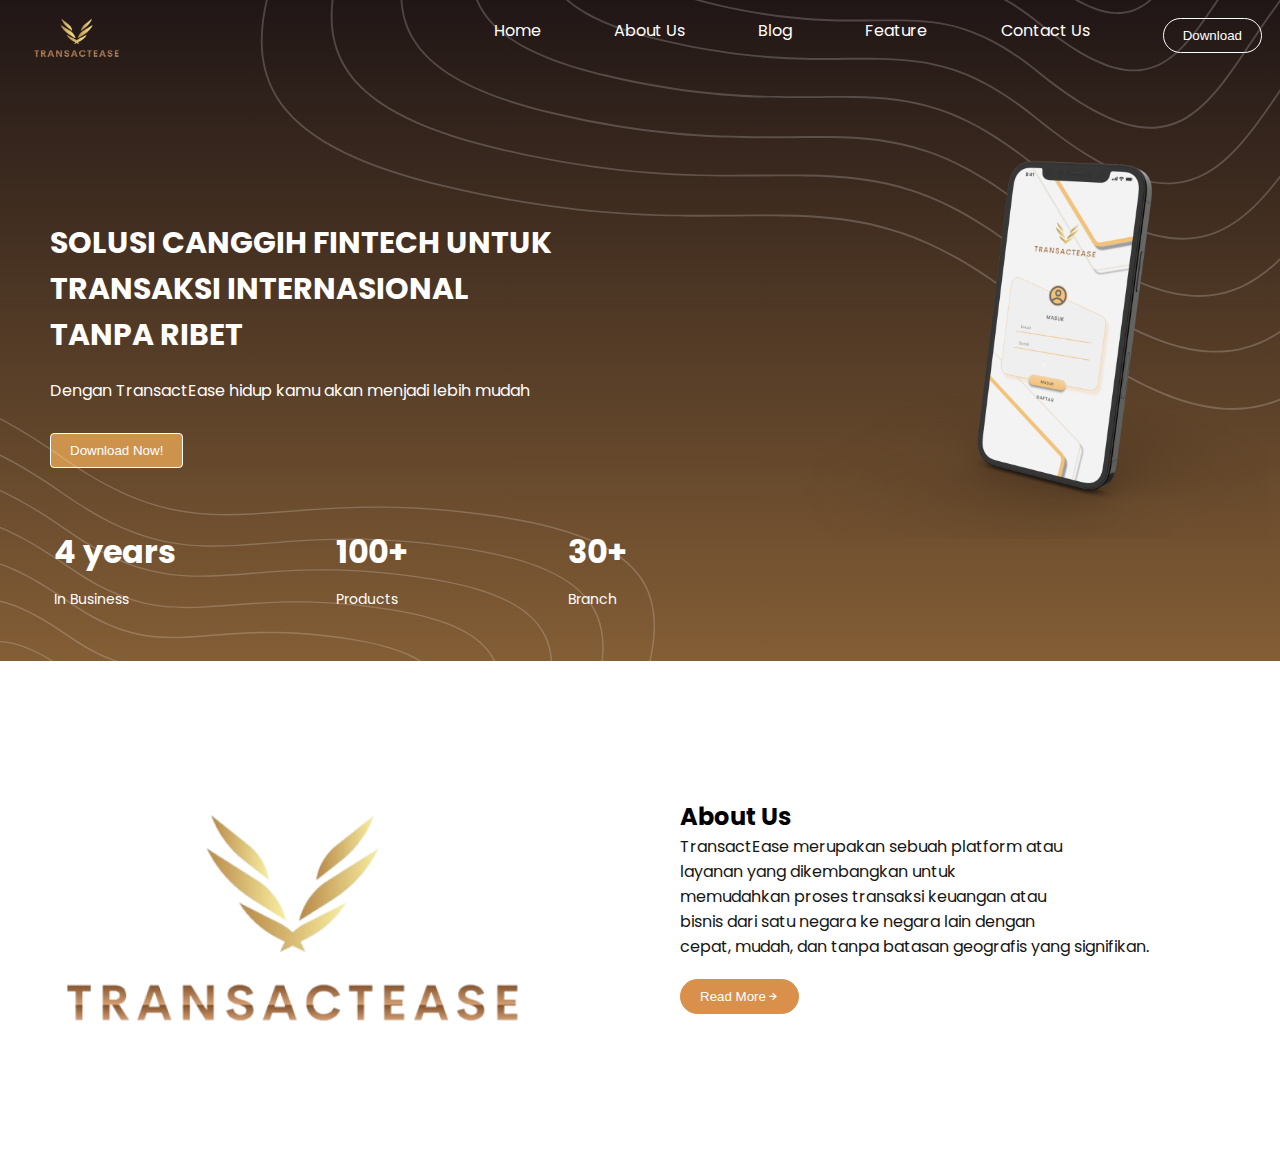
==== commit 91aed459: "membuat abous Us" ====
--- a/index.html
+++ b/index.html
@@ -76,10 +76,11 @@
         <div class="apk">
           <img src="img/apk.png" />
         </div>
+
       </section>
 
 
-     <!--About Us-->
+       <!--About Us-->
 
      <section class="about-us" id="about">
         <div class="about-container">
@@ -99,12 +100,7 @@
 
      <!--Blog-->
 
-     <section>
-        <div class="blog-container" id="blog">
-            <h2>What Our User said</h2>
-        </div>
-       
-     </section>
+   
       
 
     
--- a/style.css
+++ b/style.css
@@ -21,7 +21,7 @@
 
 body {
   font-family: "poppins", sans-serif;
-  width: 1490px;
+  //width: 1490px;
   margin: 0 auto;
   background: linear-gradient(#201616 0%, #CD934D 100%);
 }
@@ -215,7 +215,6 @@
   //gap: 20px;
   grid-template-columns: repeat(2, 2fr);
   padding-right: 10px;
-  position:relative;
   background:white;
 }
 
@@ -238,6 +237,10 @@
   margin-bottom: 20px;
 
 }
+
+
+
+
 
 .read {
   border-radius: 89px;
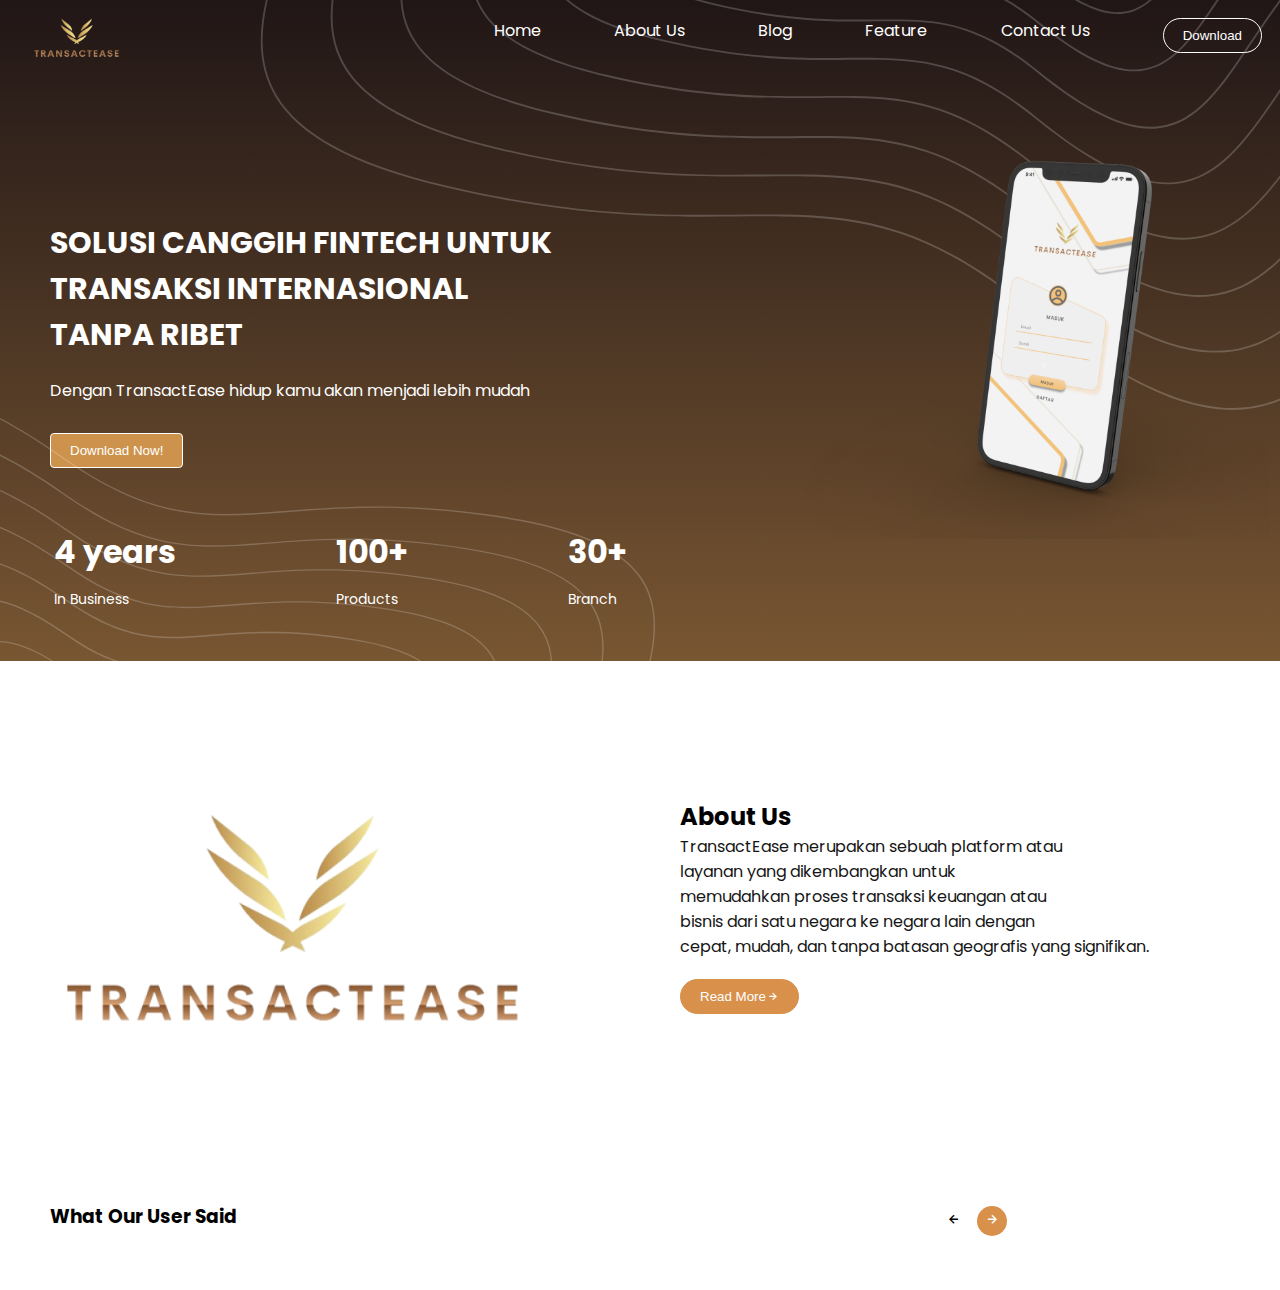
==== commit 58c466e8: "membuat blog" ====
--- a/index.html
+++ b/index.html
@@ -99,6 +99,21 @@
      </section> 
 
      <!--Blog-->
+     <section class="blog" id="blog">
+      <div class="blog-container" >
+        <h3>What Our User Said</h3>
+        <div class="btnn">
+          <button class="btnleft">
+            <span class="bx bx-left-arrow-alt" id="panah1"></span>
+          </button>
+          <button class="btnright">
+            <span class="bx bx-right-arrow-alt" id="panah1"></span>
+          </button>
+
+        </div>
+       
+      </div>
+     </section>
 
    
       
--- a/style.css
+++ b/style.css
@@ -238,10 +238,6 @@
 
 }
 
-
-
-
-
 .read {
   border-radius: 89px;
   border-style: solid;
@@ -265,12 +261,56 @@
   position: absolute;
   color: gray;
 }
+.blog {
+  background:white;
+  padding-left: 50px;
+  display: grid;
+  //gap: 20px;
+  grid-template-columns: repeat(2, 2fr);
+  padding-right: 10px;
+
+}
 
 .blog-container {
-  background:white;
-  display: flex;
-}
-
-.blog-container h2 {
-  color: #151515;
-}
+  display: flex;
+}
+
+.blog-container h3 {
+  display:flex;
+}
+
+.btnn {
+    align-self: center; /* Menyusun teks-about secara vertikal di tengah */
+    left: 700px; /* Tambahkan padding sesuai kebutuhan */
+    position: relative; /* Mengatur posisi relatif */
+    z-index: 1;
+}
+.btnleft {
+  width: 30px;
+  height: 30px;
+  background-color: white; /* Ubah sesuai warna yang diinginkan */
+  border: none;
+  border-radius: 50%; /* Membuat tombol berbentuk bulat */
+  color: black;
+  text-align: center;
+  text-decoration: none;
+  display: inline-block;
+  font-size: 16px;
+  margin: 4px 2px;
+  cursor: pointer;
+}
+
+.btnright {
+  width: 30px;
+  height: 30px;
+  background-color: #D8904B; /* Ubah sesuai warna yang diinginkan */
+  border: none;
+  border-radius: 50%; /* Membuat tombol berbentuk bulat */
+  color: white;
+  text-align: center;
+  text-decoration: none;
+  display: inline-block;
+  font-size: 16px;
+  margin: 4px 2px;
+  cursor: pointer;
+}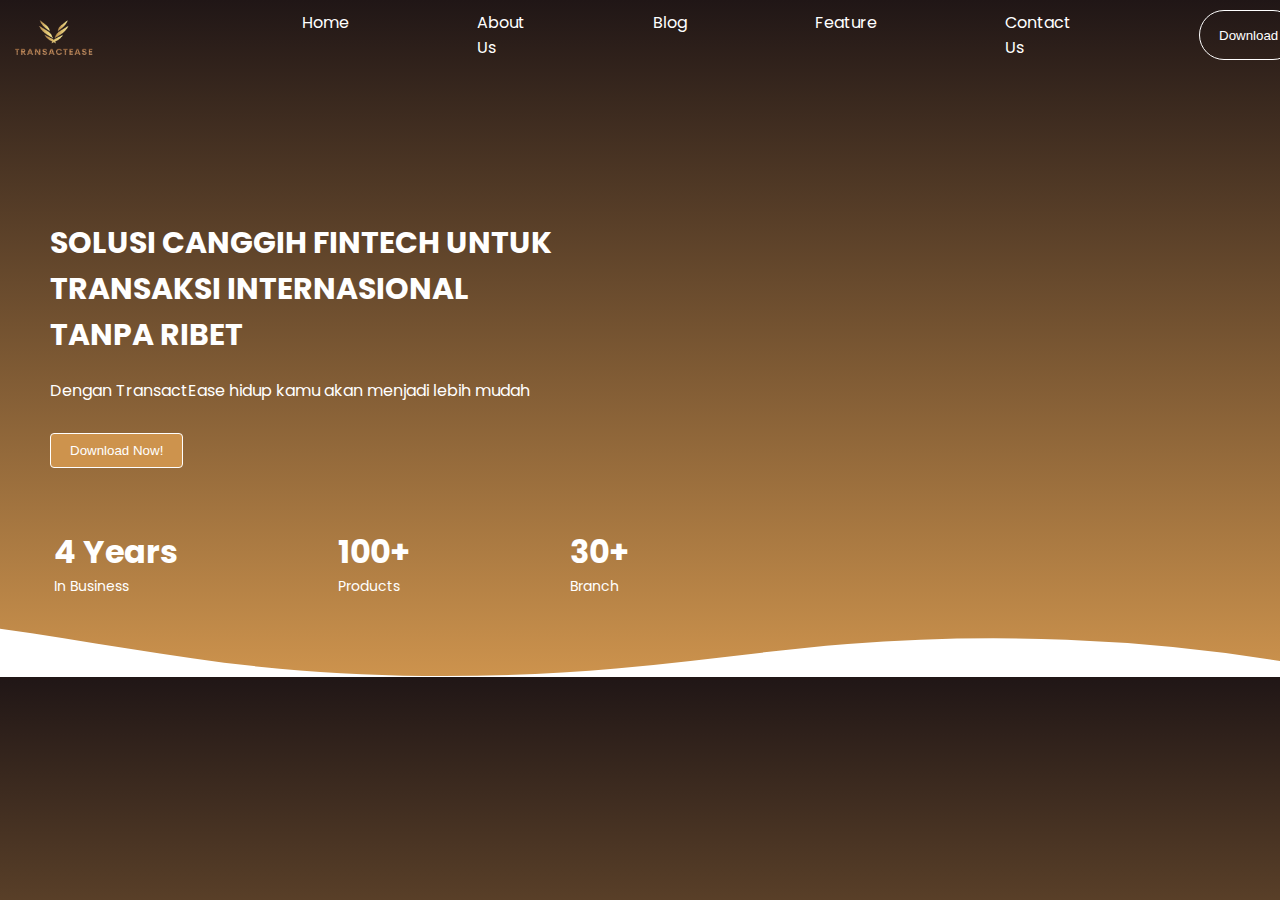
==== commit 7288c160: "membuat ulang wave" ====
--- a/index.html
+++ b/index.html
@@ -12,7 +12,6 @@
 
 </head>
 <body>
-
     <!-- Navigation Bar-->
     <div class="navbar-container">
         <nav>
@@ -29,91 +28,45 @@
             <button class="basic-button">Download</button>
           </ul>
         </nav>
-        <div class="vector-container">
-          <img class="vector1" src="img/Vector.svg" />
-        </div>
-      </div>
-      
+    </div>
 
+    <!-- Home -->
+    <section class="home" id="home">          
+      <div class="headline">
+        <div class="headline-content">
+          <h1>
+            Solusi Canggih Fintech untuk <br>
+            Transaksi Internasional<br> Tanpa Ribet
+          </h1>
 
-       <!-- Home -->
-       <section class="home" id="home">
-                       
-        <div class="headline">
-          <div class="headline-content">
+          <p>Dengan TransactEase hidup kamu akan menjadi lebih mudah</p>
+          <button class="btn2">Download Now!</button>
 
-            <h1>
-              Solusi Canggih Fintech untuk <br>
-              Transaksi Internasional<br> Tanpa Ribet
-            </h1>
+          <div class="head2">
+            <div>
+              <span>4 Years</span>
+              <p>In Business</p>
+            </div>
 
-            <p>Dengan TransactEase hidup kamu akan menjadi lebih mudah</p>
-            <button class="btn2">Download Now!</button>
-            <div class="head2">
+            <div>
+              <span>100+</span>
+              <p>Products</p>
+            </div>
 
-              <div>
-                <h3>4 years</h3>
-                <a>In Business</a>
-              </div>
-
-              <div>
-                <h3>100+</h3>
-                <a>Products</a>
-              </div>
-
-              <div>
-                <h3>30+</h3>
-                <a>Branch</a>
-              </div>
-
-              <div class="vector-container2">
-                <img class="vector2" src="img/Vector.svg" />
-              </div>
-
+            <div>
+              <span>30+</span>
+              <p>Branch</p>
             </div>
           </div>
         </div>
-        <div class="apk">
-          <img src="img/apk.png" />
-        </div>
+      </div>
+      <div class="custom-shape-divider-bottom-1716740976">
+        <svg data-name="Layer 1" xmlns="http://www.w3.org/2000/svg" viewBox="0 0 1200 120" preserveAspectRatio="none">
+            <path d="M321.39,56.44c58-10.79,114.16-30.13,172-41.86,82.39-16.72,168.19-17.73,250.45-.39C823.78,31,906.67,72,985.66,92.83c70.05,18.48,146.53,26.09,214.34,3V0H0V27.35A600.21,600.21,0,0,0,321.39,56.44Z" class="shape-fill"></path>
+        </svg>
+    </div>
+    </section>
 
-      </section>
-
-
-       <!--About Us-->
-
-     <section class="about-us" id="about">
-        <div class="about-container">
-             <img src="img/logo2.png" />
-        </div>
-
-        <div class="text-about">
-            <h2>About Us</h2>
-             <p>TransactEase merupakan sebuah platform atau <br>layanan yang dikembangkan untuk<br> memudahkan proses transaksi keuangan atau<br> bisnis dari satu negara ke negara lain dengan<br> cepat, mudah, dan tanpa batasan geografis yang signifikan.</p>
-             <button class="read">
-                Read More 
-                <span class="bx bx-right-arrow-alt" id="panah"></span>
-              </button>
-              <!--<div class="bx bx-phone" id="phone"></div> -->
-       </div>  
-     </section> 
-
-     <!--Blog-->
-     <section class="blog" id="blog">
-      <div class="blog-container" >
-        <h3>What Our User Said</h3>
-        <div class="btnn">
-          <button class="btnleft">
-            <span class="bx bx-left-arrow-alt" id="panah1"></span>
-          </button>
-          <button class="btnright">
-            <span class="bx bx-right-arrow-alt" id="panah1"></span>
-          </button>
-
-        </div>
-       
-      </div>
-     </section>
 
    
       
@@ -130,18 +83,7 @@
      
 
 
-    
- 
-
-
-
-    
-
-   
-    
-   
-
-     
+  
 
     
 </body>
--- a/style.css
+++ b/style.css
@@ -21,30 +21,22 @@
 
 body {
   font-family: "poppins", sans-serif;
-  //width: 1490px;
   margin: 0 auto;
   background: linear-gradient(#201616 0%, #CD934D 100%);
 }
 
-.wave {
-  //min-height: 100vh;
-  width: 100%;
-  //display: flex;
-  position: relative;
-} 
 
-svg {
-  position: absolute;
-  b0ttom: 0;
-  left: 0;
-}
-
-section {
-  padding: 50px 20%;
+nav {
+  display: flex;    
+  justify-content: space-around;
+  color: #ffffff;
+  align-items: center;
+  gap: 12rem;
+  height: 70px;
 }
 
 .logo img {
-  width: 120px;
+  width: 110px;
   height: auto;
   display: flex;
 }
@@ -55,64 +47,21 @@
   display: none;
 }
 
-.vector * {
-  box-sizing: border-box;
-}
-
-nav {
-  display: flex;    
-  justify-content: space-around;
- /* padding: 40px 0;*/
-  color: #ffffff;
-  height: 70px;
-  align-items: center;
-  gap: 20rem;
-
-}
 nav ul {
   display: flex;
   list-style: none;
-  width: 60%;
   justify-content: space-between;
   font-size: medium;
+  gap: 8rem;
 }
 
 nav ul li a{
   color: white;
-  margin-right: 30px;
   text-decoration: none;
 }
 
 nav ul li a:hover {
   color: #FFCE8B;
-}
-
-.vector-container {
-  position: relative; /* Memastikan gambar vector terkait dengan navbar */
-}
-
-.vector-container {
-  position: absolute;
-  top: -100px; /* Menurunkan vektor lebih tinggi daripada navbar */
-  right: 0;
-}
-
-.vector1 {
-  height: auto;
-  width: 1020px;
-}
-
-.vector-container2 {
-  position: absolute;
-  bottom: -90px; /* Menurunkan gambar vektor */
-  left: -120px;
-  z-index: 1;
-  transform: rotate(176deg); /* Memutar gambar vektor */
-}
-
-.vector2 {
-  height: auto;
-  width: 770px;
 }
 
 .basic-button {
@@ -134,6 +83,10 @@
   color: #FFCE8B;
 }
 
+section {
+  padding: 50px 20%;
+}
+
 .home {
   padding-left: 50px;
   display: grid;
@@ -141,15 +94,6 @@
   grid-template-columns: repeat(2, 2fr);
   padding-right: 10px;
   position:relative;
-}
-
-.apk img {
-  width: 100%;
-  height: auto;
-  position:relative;
-  z-index: 1;
-  //grid-row: 2;
-  //padding-right: 100px;
 }
 
 .headline {
@@ -168,7 +112,6 @@
 .headline p {
   color: #FFFFFF;
   margin-bottom: 30px;
- 
 }
 
 .btn2 {
@@ -200,117 +143,50 @@
   padding-left: 4px;
 }
 
-.head2 h3 {
+.head2 span {
   margin-bottom: 10px;
   font-size: 2rem;
+  font-weight: bold;
 }
 
-.head2 a {
+.head2 p {
   font-size: 14px;
 }
 
-.about-us{
-  padding-left: 50px;
-  display: grid;
-  //gap: 20px;
-  grid-template-columns: repeat(2, 2fr);
-  padding-right: 10px;
-  background:white;
+.custom-shape-divider-bottom-1716740976 {
+  position: absolute;
+  bottom: 0;
+  left: 0;
+  width: 100%;
+  overflow: hidden;
+  line-height: 0;
+  transform: rotate(180deg);
 }
 
-.about-container img {
-  width: 500px;
-  height: auto;
-  position:relative;
- 
-  
+.custom-shape-divider-bottom-1716740976 svg {
+  position: relative;
+  display: block;
+  width: calc(126% + 1.3px);
+  height: 70px;
 }
 
-.text-about {
-    align-self: center; /* Menyusun teks-about secara vertikal di tengah */
-    padding: 20px; /* Tambahkan padding sesuai kebutuhan */
-    position: relative; /* Mengatur posisi relatif */
-    z-index: 1; /* Pastikan teks-about berada di atas gambar */
-}
-.text-about p {
-  color: #151515;
-  margin-bottom: 20px;
-
+.custom-shape-divider-bottom-1716740976 .shape-fill {
+  fill: #FFFFFF;
 }
 
-.read {
-  border-radius: 89px;
-  border-style: solid;
-  border-color:  #D8904B;
-  border-width: 1px;
-  padding: 9px 19px 9px 19px;
-  display: flex;
-  flex-direction: row;
-  align-items: center;
-  justify-content: flex-start;
+.bfr-container {
   position: relative;
-  background-color: #D8904B;
-  color:white;
+  background-color: white;
 }
 
-.read:hover {
-  color: white;
+.apk img {
+  width: 100%;
+  //height: auto;
+  position:relative;
+  //z-index: 1;
+  //grid-row: 2;
+  //padding-right: 100px;
 }
 
-.phone {
-  position: absolute;
-  color: gray;
-}
-.blog {
-  background:white;
-  padding-left: 50px;
-  display: grid;
-  //gap: 20px;
-  grid-template-columns: repeat(2, 2fr);
-  padding-right: 10px;
 
-}
 
-.blog-container {
-  display: flex;
-}
-
-.blog-container h3 {
-  display:flex;
-}
-
-.btnn {
-    align-self: center; /* Menyusun teks-about secara vertikal di tengah */
-    left: 700px; /* Tambahkan padding sesuai kebutuhan */
-    position: relative; /* Mengatur posisi relatif */
-    z-index: 1;
-}
-.btnleft {
-  width: 30px;
-  height: 30px;
-  background-color: white; /* Ubah sesuai warna yang diinginkan */
-  border: none;
-  border-radius: 50%; /* Membuat tombol berbentuk bulat */
-  color: black;
-  text-align: center;
-  text-decoration: none;
-  display: inline-block;
-  font-size: 16px;
-  margin: 4px 2px;
-  cursor: pointer;
-}
-
-.btnright {
-  width: 30px;
-  height: 30px;
-  background-color: #D8904B; /* Ubah sesuai warna yang diinginkan */
-  border: none;
-  border-radius: 50%; /* Membuat tombol berbentuk bulat */
-  color: white;
-  text-align: center;
-  text-decoration: none;
-  display: inline-block;
-  font-size: 16px;
-  margin: 4px 2px;
-  cursor: pointer;
-}